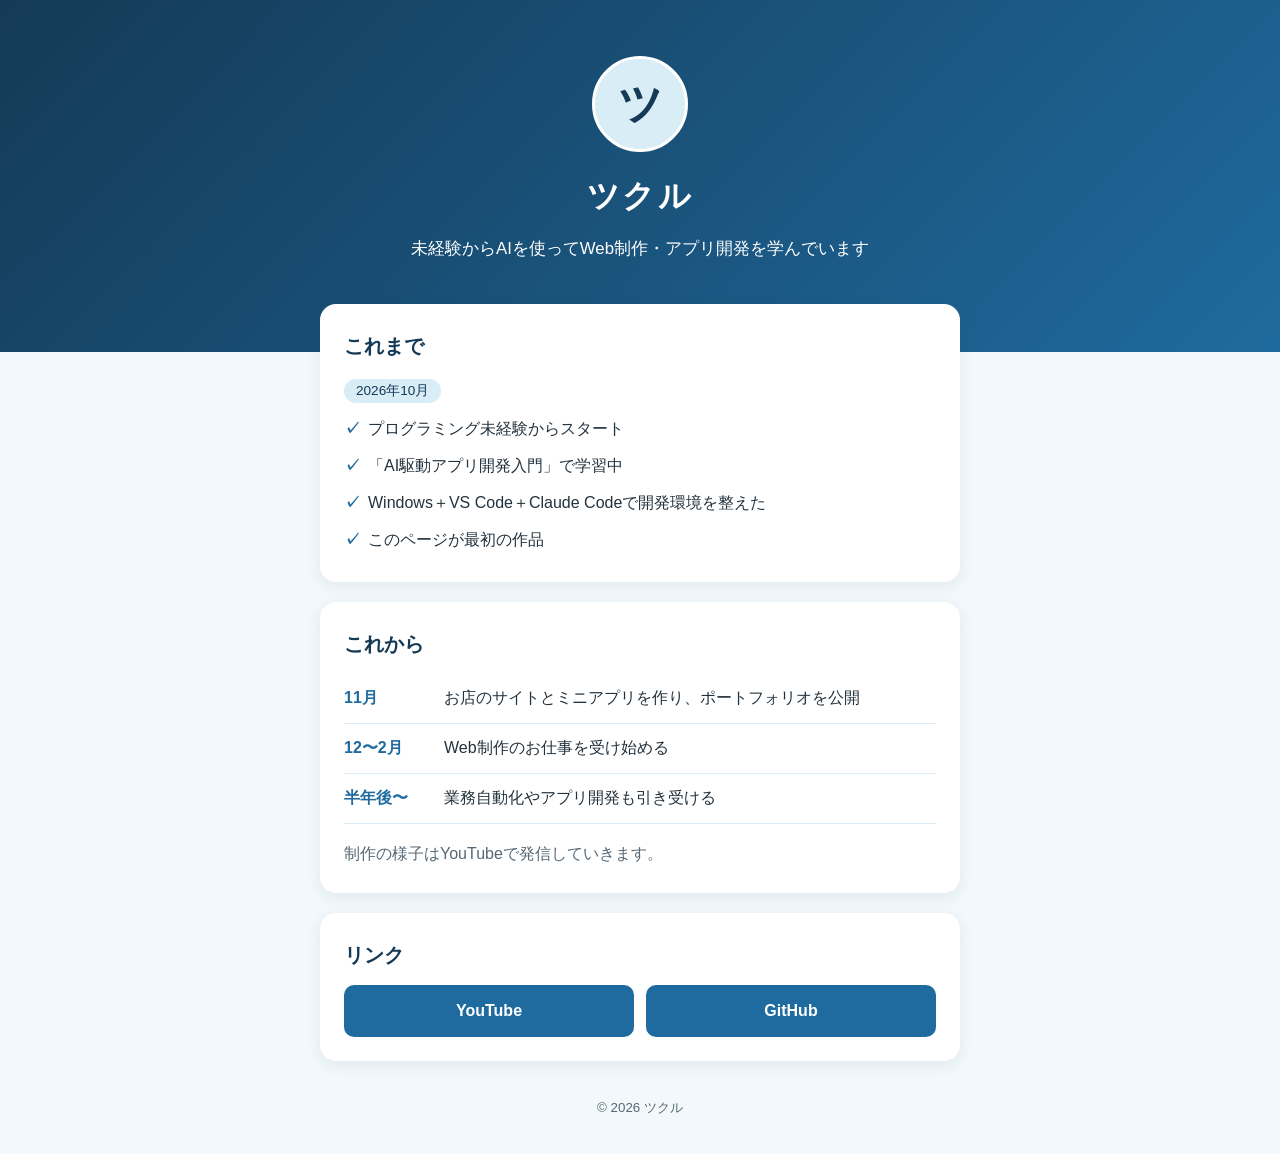
==== index.html @ db824237 "自己紹介ページを追加 Co-Authored-By: Claude Opus 5.5 <noreply@anthropic.com>" ====
<!DOCTYPE html>
<html lang="ja">
<head>
  <meta charset="UTF-8">
  <meta name="viewport" content="width=device-width, initial-scale=1">
  <title>ツクルの自己紹介</title>
  <meta name="description" content="ツクルの自己紹介ページです。未経験からAIを使ってWeb制作・アプリ開発を学んでいます。">
  <meta property="og:type" content="website">
  <meta property="og:title" content="ツクルの自己紹介">
  <meta property="og:description" content="未経験からAIを使ってWeb制作・アプリ開発を学んでいます。">
  <link rel="icon" href="data:image/svg+xml,%3Csvg xmlns='http://www.w3.org/2000/svg' viewBox='0 0 100 100'%3E%3Ccircle cx='50' cy='50' r='50' fill='%231f6a9e'/%3E%3Ctext x='50' y='70' font-size='58' text-anchor='middle' fill='white'%3E%E3%83%84%3C/text%3E%3C/svg%3E">
  <link rel="stylesheet" href="style.css">
</head>
<body>
  <header class="hero">
    <div class="avatar" aria-hidden="true">ツ</div>
    <h1>ツクル</h1>
    <p class="lead">未経験からAIを使って<wbr>Web制作・アプリ開発を<wbr>学んでいます</p>
  </header>

  <main>
    <section class="card">
      <h2>これまで</h2>
      <p class="label">2026年10月</p>
      <ul class="done-list">
        <li>プログラミング未経験からスタート</li>
        <li>「AI駆動アプリ開発入門」で学習中</li>
        <li>Windows＋VS Code＋Claude Codeで開発環境を整えた</li>
        <li>このページが最初の作品</li>
      </ul>
    </section>

    <section class="card">
      <h2>これから</h2>
      <ol class="timeline">
        <li>
          <span class="when">11月</span>
          <span>お店のサイトとミニアプリを作り、ポートフォリオを公開</span>
        </li>
        <li>
          <span class="when">12〜2月</span>
          <span>Web制作のお仕事を受け始める</span>
        </li>
        <li>
          <span class="when">半年後〜</span>
          <span>業務自動化やアプリ開発も引き受ける</span>
        </li>
      </ol>
      <p class="note">制作の様子はYouTubeで発信していきます。</p>
    </section>

    <section class="card">
      <h2>リンク</h2>
      <div class="links">
        <a class="button" href="https://www.youtube.com/channel/UC8px-pdDvc_dY0pWJAaRNbQ" target="_blank" rel="noopener noreferrer">YouTube</a>
        <a class="button" href="https://github.com/tukuru-dev-code" target="_blank" rel="noopener noreferrer">GitHub</a>
      </div>
    </section>
  </main>

  <footer class="footer">
    <small>&copy; 2026 ツクル</small>
  </footer>
</body>
</html>
---- style.css ----
:root {
  --navy: #143a56;
  --blue: #1f6a9e;
  --sky: #d9edf7;
  --bg: #f2f8fb;
  --text: #24323d;
  --muted: #566875;
}

* {
  box-sizing: border-box;
}

body {
  margin: 0;
  background: var(--bg);
  color: var(--text);
  font-family: "Hiragino Maru Gothic ProN", "Hiragino Sans", "Yu Gothic UI", "Meiryo", sans-serif;
  line-height: 1.8;
}

/* 上部の紹介エリア */
.hero {
  padding: 56px 20px 88px;
  background: linear-gradient(135deg, var(--navy), var(--blue));
  color: #fff;
  text-align: center;
}

.avatar {
  display: grid;
  place-items: center;
  width: 96px;
  height: 96px;
  margin: 0 auto 16px;
  border: 3px solid #fff;
  border-radius: 50%;
  background: var(--sky);
  color: var(--navy);
  font-size: 44px;
  font-weight: 700;
  line-height: 1;
}

.hero h1 {
  margin: 0 0 8px;
  font-size: 2rem;
  letter-spacing: 0.08em;
}

.lead {
  margin: 0;
  font-size: 1.05rem;
  word-break: keep-all;
}

/* 本文 */
main {
  width: min(640px, 100% - 32px);
  margin: -48px auto 0;
}

.card {
  margin-bottom: 20px;
  padding: 24px;
  border-radius: 16px;
  background: #fff;
  box-shadow: 0 4px 16px rgba(20, 58, 86, 0.08);
}

.card h2 {
  margin: 0 0 12px;
  color: var(--navy);
  font-size: 1.25rem;
}

.label {
  display: inline-block;
  margin: 0 0 8px;
  padding: 0 12px;
  border-radius: 999px;
  background: var(--sky);
  color: var(--navy);
  font-size: 0.85rem;
}

/* これまで */
.done-list {
  margin: 0;
  padding: 0;
  list-style: none;
}

.done-list li {
  position: relative;
  padding: 4px 0 4px 1.5em;
}

.done-list li::before {
  content: "✓";
  position: absolute;
  left: 0;
  color: var(--blue);
  font-weight: 700;
}

/* これから */
.timeline {
  margin: 0;
  padding: 0;
  list-style: none;
}

.timeline li {
  display: grid;
  grid-template-columns: 5.5em 1fr;
  gap: 12px;
  padding: 10px 0;
  border-bottom: 1px solid var(--sky);
}

.when {
  color: var(--blue);
  font-weight: 700;
}

.note {
  margin: 16px 0 0;
  color: var(--muted);
}

/* リンク */
.links {
  display: flex;
  flex-wrap: wrap;
  gap: 12px;
}

.button {
  flex: 1 1 160px;
  padding: 12px 16px;
  border-radius: 10px;
  background: var(--blue);
  color: #fff;
  font-weight: 700;
  text-align: center;
  text-decoration: none;
  transition: background 0.2s;
}

.button:hover {
  background: var(--navy);
}

.button:focus-visible {
  outline: 3px solid var(--navy);
  outline-offset: 2px;
}

.footer {
  padding: 12px 20px 32px;
  color: var(--muted);
  text-align: center;
}

/* スマホ */
@media (max-width: 480px) {
  .hero {
    padding-top: 40px;
  }

  .card {
    padding: 20px;
  }

  .timeline li {
    grid-template-columns: 1fr;
    gap: 0;
  }
}
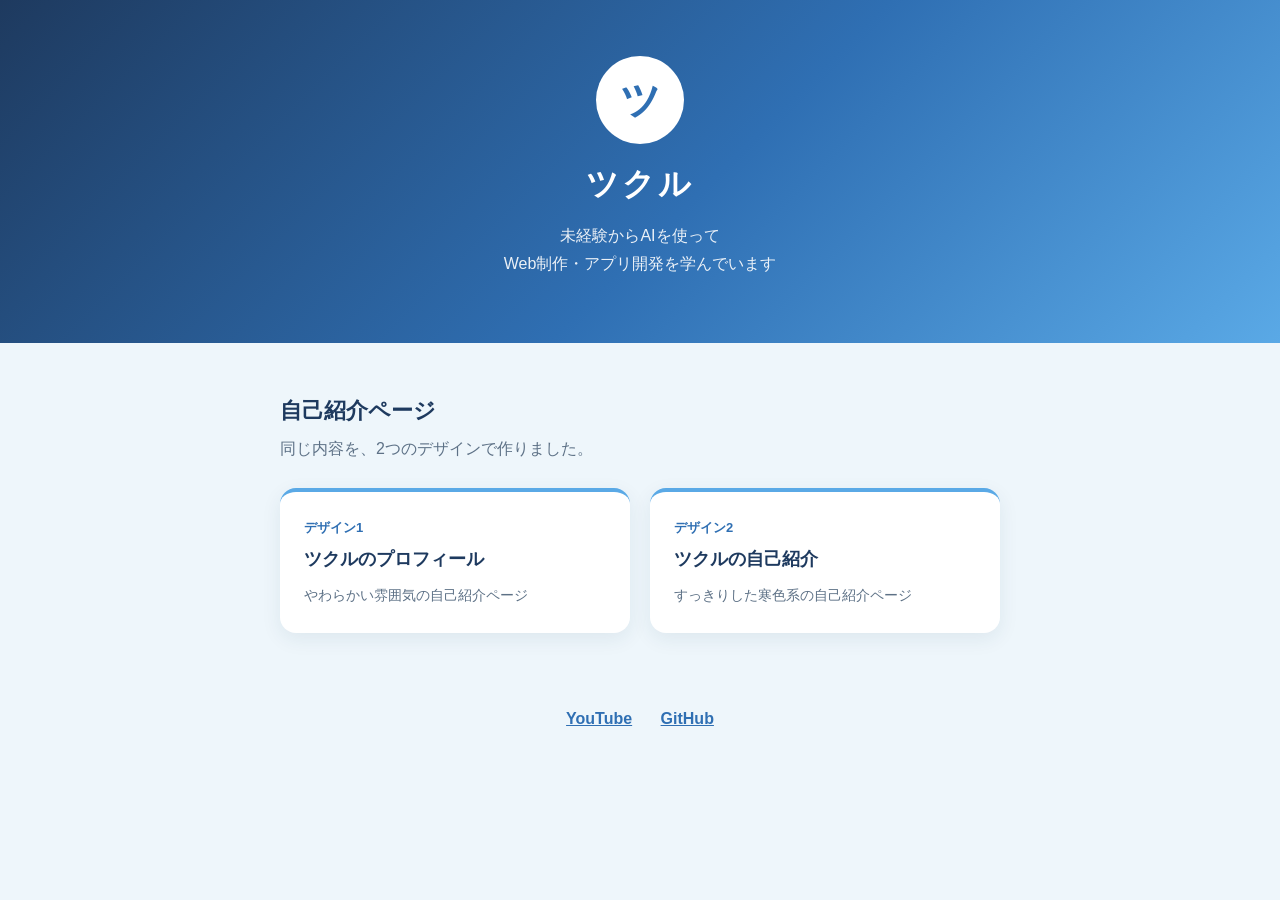
==== commit 28d759c7: "トップページを作り、2つの自己紹介ページをフォルダに整理 Co-Authored-By: Claude Opus 5.5 <noreply@anthropic.com>" ====
--- a/index.html
+++ b/index.html
@@ -2,64 +2,39 @@
 <html lang="ja">
 <head>
   <meta charset="UTF-8">
-  <meta name="viewport" content="width=device-width, initial-scale=1">
-  <title>ツクルの自己紹介</title>
-  <meta name="description" content="ツクルの自己紹介ページです。未経験からAIを使ってWeb制作・アプリ開発を学んでいます。">
-  <meta property="og:type" content="website">
-  <meta property="og:title" content="ツクルの自己紹介">
-  <meta property="og:description" content="未経験からAIを使ってWeb制作・アプリ開発を学んでいます。">
-  <link rel="icon" href="data:image/svg+xml,%3Csvg xmlns='http://www.w3.org/2000/svg' viewBox='0 0 100 100'%3E%3Ccircle cx='50' cy='50' r='50' fill='%231f6a9e'/%3E%3Ctext x='50' y='70' font-size='58' text-anchor='middle' fill='white'%3E%E3%83%84%3C/text%3E%3C/svg%3E">
+  <meta name="viewport" content="width=device-width, initial-scale=1.0">
+  <title>ツクルのサイト</title>
+  <meta name="description" content="未経験からAIを使ってWeb制作・アプリ開発を学んでいる、ツクルの作品置き場です。">
   <link rel="stylesheet" href="style.css">
 </head>
 <body>
   <header class="hero">
     <div class="avatar" aria-hidden="true">ツ</div>
     <h1>ツクル</h1>
-    <p class="lead">未経験からAIを使って<wbr>Web制作・アプリ開発を<wbr>学んでいます</p>
+    <p class="lead">未経験からAIを使って<br>Web制作・アプリ開発を学んでいます</p>
   </header>
 
   <main>
-    <section class="card">
-      <h2>これまで</h2>
-      <p class="label">2026年10月</p>
-      <ul class="done-list">
-        <li>プログラミング未経験からスタート</li>
-        <li>「AI駆動アプリ開発入門」で学習中</li>
-        <li>Windows＋VS Code＋Claude Codeで開発環境を整えた</li>
-        <li>このページが最初の作品</li>
-      </ul>
-    </section>
+    <h2>自己紹介ページ</h2>
+    <p class="note">同じ内容を、2つのデザインで作りました。</p>
 
-    <section class="card">
-      <h2>これから</h2>
-      <ol class="timeline">
-        <li>
-          <span class="when">11月</span>
-          <span>お店のサイトとミニアプリを作り、ポートフォリオを公開</span>
-        </li>
-        <li>
-          <span class="when">12〜2月</span>
-          <span>Web制作のお仕事を受け始める</span>
-        </li>
-        <li>
-          <span class="when">半年後〜</span>
-          <span>業務自動化やアプリ開発も引き受ける</span>
-        </li>
-      </ol>
-      <p class="note">制作の様子はYouTubeで発信していきます。</p>
-    </section>
-
-    <section class="card">
-      <h2>リンク</h2>
-      <div class="links">
-        <a class="button" href="https://www.youtube.com/channel/UC8px-pdDvc_dY0pWJAaRNbQ" target="_blank" rel="noopener noreferrer">YouTube</a>
-        <a class="button" href="https://github.com/tukuru-dev-code" target="_blank" rel="noopener noreferrer">GitHub</a>
-      </div>
-    </section>
+    <div class="cards">
+      <a class="card" href="profile/">
+        <span class="card-tag">デザイン1</span>
+        <span class="card-title">ツクルのプロフィール</span>
+        <span class="card-text">やわらかい雰囲気の自己紹介ページ</span>
+      </a>
+      <a class="card" href="cool-profile/">
+        <span class="card-tag">デザイン2</span>
+        <span class="card-title">ツクルの自己紹介</span>
+        <span class="card-text">すっきりした寒色系の自己紹介ページ</span>
+      </a>
+    </div>
   </main>
 
   <footer class="footer">
-    <small>&copy; 2026 ツクル</small>
+    <a href="https://www.youtube.com/channel/UC8px-pdDvc_dY0pWJAaRNbQ" target="_blank" rel="noopener noreferrer">YouTube</a>
+    <a href="https://github.com/tukuru-dev-code" target="_blank" rel="noopener noreferrer">GitHub</a>
   </footer>
 </body>
 </html>
--- a/style.css
+++ b/style.css
@@ -1,180 +1,129 @@
+/* ===== 色の設定（寒色系） ===== */
 :root {
-  --navy: #143a56;
-  --blue: #1f6a9e;
-  --sky: #d9edf7;
-  --bg: #f2f8fb;
-  --text: #24323d;
-  --muted: #566875;
+  --navy: #1e3a5f;
+  --blue: #2f6fb3;
+  --sky: #5aa9e6;
+  --ice: #eef6fb;
+  --text: #24364a;
+  --muted: #5d7186;
+  --white: #ffffff;
 }
 
 * {
   box-sizing: border-box;
+  margin: 0;
+  padding: 0;
 }
 
 body {
-  margin: 0;
-  background: var(--bg);
+  font-family: "Hiragino Kaku Gothic ProN", "Yu Gothic", "Meiryo", sans-serif;
   color: var(--text);
-  font-family: "Hiragino Maru Gothic ProN", "Hiragino Sans", "Yu Gothic UI", "Meiryo", sans-serif;
+  background: var(--ice);
   line-height: 1.8;
 }
 
-/* 上部の紹介エリア */
+/* ===== 上部 ===== */
 .hero {
-  padding: 56px 20px 88px;
-  background: linear-gradient(135deg, var(--navy), var(--blue));
-  color: #fff;
+  background: linear-gradient(135deg, var(--navy), var(--blue) 55%, var(--sky));
+  color: var(--white);
   text-align: center;
+  padding: 56px 20px 64px;
 }
 
 .avatar {
-  display: grid;
-  place-items: center;
-  width: 96px;
-  height: 96px;
-  margin: 0 auto 16px;
-  border: 3px solid #fff;
+  width: 88px;
+  height: 88px;
+  margin: 0 auto 12px;
   border-radius: 50%;
-  background: var(--sky);
-  color: var(--navy);
-  font-size: 44px;
-  font-weight: 700;
-  line-height: 1;
+  background: var(--white);
+  color: var(--blue);
+  font-size: 40px;
+  font-weight: bold;
+  display: flex;
+  align-items: center;
+  justify-content: center;
 }
 
 .hero h1 {
-  margin: 0 0 8px;
-  font-size: 2rem;
-  letter-spacing: 0.08em;
+  font-size: 32px;
+  letter-spacing: 0.1em;
 }
 
 .lead {
-  margin: 0;
-  font-size: 1.05rem;
-  word-break: keep-all;
+  margin-top: 8px;
+  opacity: 0.9;
 }
 
-/* 本文 */
+/* ===== 作品一覧 ===== */
 main {
-  width: min(640px, 100% - 32px);
-  margin: -48px auto 0;
+  max-width: 760px;
+  margin: 0 auto;
+  padding: 48px 20px;
+}
+
+main h2 {
+  font-size: 22px;
+  color: var(--navy);
+}
+
+.note {
+  color: var(--muted);
+  margin: 4px 0 24px;
+}
+
+.cards {
+  display: grid;
+  grid-template-columns: repeat(auto-fit, minmax(240px, 1fr));
+  gap: 20px;
 }
 
 .card {
-  margin-bottom: 20px;
+  display: block;
+  background: var(--white);
+  border-radius: 16px;
   padding: 24px;
-  border-radius: 16px;
-  background: #fff;
-  box-shadow: 0 4px 16px rgba(20, 58, 86, 0.08);
+  text-decoration: none;
+  color: var(--text);
+  box-shadow: 0 6px 20px rgba(30, 58, 95, 0.08);
+  border-top: 4px solid var(--sky);
+  transition: transform 0.2s, box-shadow 0.2s;
 }
 
-.card h2 {
-  margin: 0 0 12px;
-  color: var(--navy);
-  font-size: 1.25rem;
+.card:hover {
+  transform: translateY(-4px);
+  box-shadow: 0 10px 28px rgba(30, 58, 95, 0.15);
 }
 
-.label {
-  display: inline-block;
-  margin: 0 0 8px;
-  padding: 0 12px;
-  border-radius: 999px;
-  background: var(--sky);
-  color: var(--navy);
-  font-size: 0.85rem;
+.card span {
+  display: block;
 }
 
-/* これまで */
-.done-list {
-  margin: 0;
-  padding: 0;
-  list-style: none;
+.card-tag {
+  font-size: 13px;
+  color: var(--blue);
+  font-weight: bold;
 }
 
-.done-list li {
-  position: relative;
-  padding: 4px 0 4px 1.5em;
+.card-title {
+  font-size: 18px;
+  font-weight: bold;
+  margin: 4px 0 8px;
+  color: var(--navy);
 }
 
-.done-list li::before {
-  content: "✓";
-  position: absolute;
-  left: 0;
-  color: var(--blue);
-  font-weight: 700;
-}
-
-/* これから */
-.timeline {
-  margin: 0;
-  padding: 0;
-  list-style: none;
-}
-
-.timeline li {
-  display: grid;
-  grid-template-columns: 5.5em 1fr;
-  gap: 12px;
-  padding: 10px 0;
-  border-bottom: 1px solid var(--sky);
-}
-
-.when {
-  color: var(--blue);
-  font-weight: 700;
-}
-
-.note {
-  margin: 16px 0 0;
+.card-text {
+  font-size: 14px;
   color: var(--muted);
 }
 
-/* リンク */
-.links {
-  display: flex;
-  flex-wrap: wrap;
-  gap: 12px;
+/* ===== 下部 ===== */
+.footer {
+  text-align: center;
+  padding: 24px 20px 40px;
 }
 
-.button {
-  flex: 1 1 160px;
-  padding: 12px 16px;
-  border-radius: 10px;
-  background: var(--blue);
-  color: #fff;
-  font-weight: 700;
-  text-align: center;
-  text-decoration: none;
-  transition: background 0.2s;
+.footer a {
+  color: var(--blue);
+  margin: 0 12px;
+  font-weight: bold;
 }
-
-.button:hover {
-  background: var(--navy);
-}
-
-.button:focus-visible {
-  outline: 3px solid var(--navy);
-  outline-offset: 2px;
-}
-
-.footer {
-  padding: 12px 20px 32px;
-  color: var(--muted);
-  text-align: center;
-}
-
-/* スマホ */
-@media (max-width: 480px) {
-  .hero {
-    padding-top: 40px;
-  }
-
-  .card {
-    padding: 20px;
-  }
-
-  .timeline li {
-    grid-template-columns: 1fr;
-    gap: 0;
-  }
-}
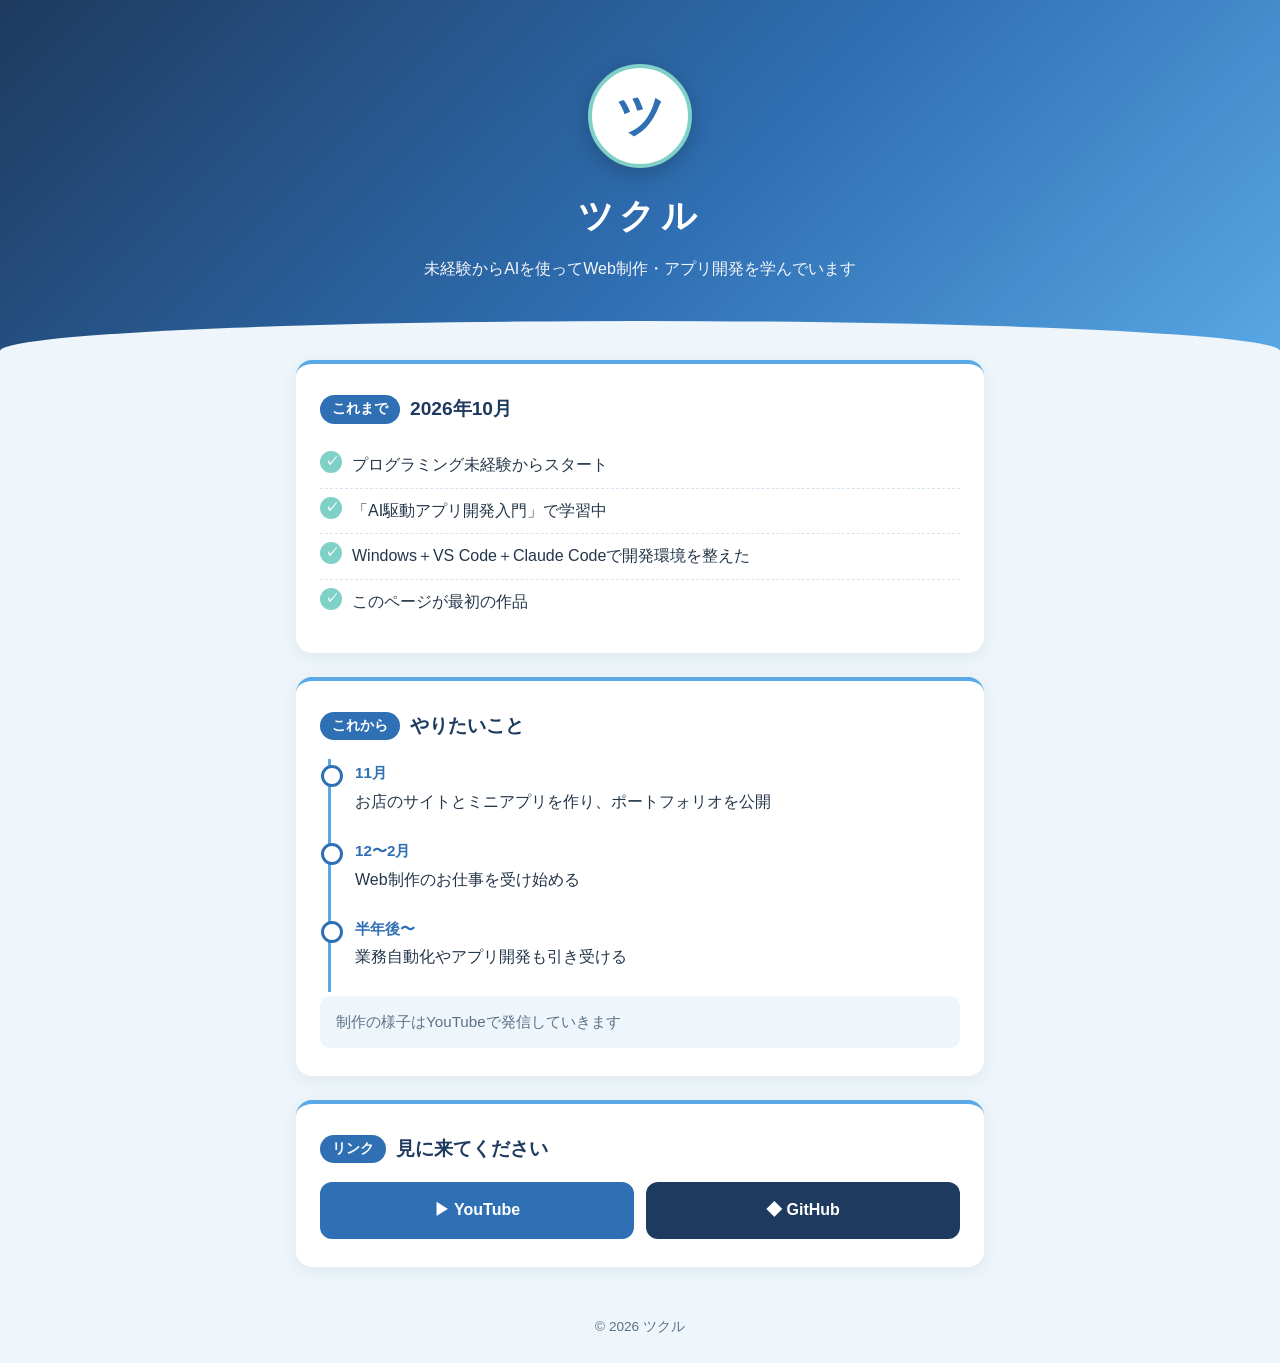
==== commit 8eb82f84: "cool-profileをトップページにし、profileは非公開に Co-Authored-By: Claude Opus 5.5 <noreply@anthropic.com>" ====
--- a/index.html
+++ b/index.html
@@ -3,38 +3,72 @@
 <head>
   <meta charset="UTF-8">
   <meta name="viewport" content="width=device-width, initial-scale=1.0">
-  <title>ツクルのサイト</title>
-  <meta name="description" content="未経験からAIを使ってWeb制作・アプリ開発を学んでいる、ツクルの作品置き場です。">
+  <title>ツクルの自己紹介</title>
   <link rel="stylesheet" href="style.css">
 </head>
 <body>
+
+  <!-- ヘッダー（プロフィール） -->
   <header class="hero">
-    <div class="avatar" aria-hidden="true">ツ</div>
-    <h1>ツクル</h1>
-    <p class="lead">未経験からAIを使って<br>Web制作・アプリ開発を学んでいます</p>
+    <div class="hero-inner">
+      <div class="avatar" aria-hidden="true">ツ</div>
+      <h1>ツクル</h1>
+      <p class="tagline">未経験からAIを使って<br class="sp-only">Web制作・アプリ開発を学んでいます</p>
+    </div>
+    <div class="wave" aria-hidden="true"></div>
   </header>
 
   <main>
-    <h2>自己紹介ページ</h2>
-    <p class="note">同じ内容を、2つのデザインで作りました。</p>
 
-    <div class="cards">
-      <a class="card" href="profile/">
-        <span class="card-tag">デザイン1</span>
-        <span class="card-title">ツクルのプロフィール</span>
-        <span class="card-text">やわらかい雰囲気の自己紹介ページ</span>
-      </a>
-      <a class="card" href="cool-profile/">
-        <span class="card-tag">デザイン2</span>
-        <span class="card-title">ツクルの自己紹介</span>
-        <span class="card-text">すっきりした寒色系の自己紹介ページ</span>
-      </a>
-    </div>
+    <!-- これまで -->
+    <section class="card">
+      <h2><span class="label">これまで</span>2026年10月</h2>
+      <ul class="check-list">
+        <li>プログラミング未経験からスタート</li>
+        <li>「AI駆動アプリ開発入門」で学習中</li>
+        <li>Windows＋VS Code＋Claude Codeで開発環境を整えた</li>
+        <li>このページが最初の作品</li>
+      </ul>
+    </section>
+
+    <!-- これから -->
+    <section class="card">
+      <h2><span class="label">これから</span>やりたいこと</h2>
+      <ol class="timeline">
+        <li>
+          <span class="when">11月</span>
+          <p>お店のサイトとミニアプリを作り、ポートフォリオを公開</p>
+        </li>
+        <li>
+          <span class="when">12〜2月</span>
+          <p>Web制作のお仕事を受け始める</p>
+        </li>
+        <li>
+          <span class="when">半年後〜</span>
+          <p>業務自動化やアプリ開発も引き受ける</p>
+        </li>
+      </ol>
+      <p class="note">制作の様子はYouTubeで発信していきます</p>
+    </section>
+
+    <!-- リンク -->
+    <section class="card">
+      <h2><span class="label">リンク</span>見に来てください</h2>
+      <div class="links">
+        <a class="btn btn-youtube" href="https://www.youtube.com/channel/UC8px-pdDvc_dY0pWJAaRNbQ" target="_blank" rel="noopener">
+          ▶ YouTube
+        </a>
+        <a class="btn btn-github" href="https://github.com/tukuru-dev-code" target="_blank" rel="noopener">
+          ◆ GitHub
+        </a>
+      </div>
+    </section>
+
   </main>
 
-  <footer class="footer">
-    <a href="https://www.youtube.com/channel/UC8px-pdDvc_dY0pWJAaRNbQ" target="_blank" rel="noopener noreferrer">YouTube</a>
-    <a href="https://github.com/tukuru-dev-code" target="_blank" rel="noopener noreferrer">GitHub</a>
+  <footer>
+    <p>&copy; 2026 ツクル</p>
   </footer>
+
 </body>
 </html>
--- a/style.css
+++ b/style.css
@@ -3,6 +3,7 @@
   --navy: #1e3a5f;
   --blue: #2f6fb3;
   --sky: #5aa9e6;
+  --mint: #7fd1c7;
   --ice: #eef6fb;
   --text: #24364a;
   --muted: #5d7186;
@@ -22,108 +23,221 @@
   line-height: 1.8;
 }
 
-/* ===== 上部 ===== */
+/* ===== ヘッダー ===== */
 .hero {
+  position: relative;
   background: linear-gradient(135deg, var(--navy), var(--blue) 55%, var(--sky));
   color: var(--white);
   text-align: center;
-  padding: 56px 20px 64px;
+  padding: 64px 20px 96px;
 }
 
 .avatar {
-  width: 88px;
-  height: 88px;
-  margin: 0 auto 12px;
+  width: 104px;
+  height: 104px;
+  margin: 0 auto 16px;
   border-radius: 50%;
   background: var(--white);
   color: var(--blue);
-  font-size: 40px;
+  font-size: 48px;
   font-weight: bold;
   display: flex;
   align-items: center;
   justify-content: center;
+  border: 4px solid var(--mint);
+  box-shadow: 0 6px 20px rgba(0, 0, 0, 0.2);
 }
 
 .hero h1 {
-  font-size: 32px;
-  letter-spacing: 0.1em;
-}
-
-.lead {
+  font-size: 2.2rem;
+  letter-spacing: 0.15em;
+}
+
+.tagline {
   margin-top: 8px;
-  opacity: 0.9;
-}
-
-/* ===== 作品一覧 ===== */
+  font-size: 1rem;
+  opacity: 0.95;
+}
+
+/* 下の波形 */
+.wave {
+  position: absolute;
+  left: 0;
+  right: 0;
+  bottom: -1px;
+  height: 60px;
+  background: var(--ice);
+  border-radius: 100% 100% 0 0 / 100% 100% 0 0;
+}
+
+/* ===== メイン ===== */
 main {
-  max-width: 760px;
-  margin: 0 auto;
-  padding: 48px 20px;
-}
-
-main h2 {
-  font-size: 22px;
-  color: var(--navy);
-}
-
-.note {
-  color: var(--muted);
-  margin: 4px 0 24px;
-}
-
-.cards {
-  display: grid;
-  grid-template-columns: repeat(auto-fit, minmax(240px, 1fr));
-  gap: 20px;
+  max-width: 720px;
+  margin: -20px auto 0;
+  padding: 0 16px;
+  position: relative;
 }
 
 .card {
-  display: block;
   background: var(--white);
   border-radius: 16px;
+  padding: 28px 24px;
+  margin-bottom: 24px;
+  box-shadow: 0 4px 16px rgba(30, 58, 95, 0.08);
+  border-top: 4px solid var(--sky);
+}
+
+.card h2 {
+  font-size: 1.2rem;
+  color: var(--navy);
+  margin-bottom: 16px;
+  display: flex;
+  align-items: center;
+  gap: 10px;
+}
+
+.label {
+  background: var(--blue);
+  color: var(--white);
+  font-size: 0.85rem;
+  padding: 2px 12px;
+  border-radius: 999px;
+}
+
+/* これまで：チェックリスト */
+.check-list {
+  list-style: none;
+}
+
+.check-list li {
+  position: relative;
+  padding: 8px 0 8px 32px;
+  border-bottom: 1px dashed #d4e4f1;
+}
+
+.check-list li:last-child {
+  border-bottom: none;
+}
+
+.check-list li::before {
+  content: "✓";
+  position: absolute;
+  left: 0;
+  top: 8px;
+  width: 22px;
+  height: 22px;
+  line-height: 22px;
+  text-align: center;
+  border-radius: 50%;
+  background: var(--mint);
+  color: var(--white);
+  font-size: 0.8rem;
+  font-weight: bold;
+}
+
+/* これから：タイムライン */
+.timeline {
+  list-style: none;
+  border-left: 3px solid var(--sky);
+  margin-left: 8px;
+}
+
+.timeline li {
+  position: relative;
+  padding: 0 0 20px 24px;
+}
+
+.timeline li::before {
+  content: "";
+  position: absolute;
+  left: -10px;
+  top: 6px;
+  width: 16px;
+  height: 16px;
+  border-radius: 50%;
+  background: var(--white);
+  border: 3px solid var(--blue);
+}
+
+.when {
+  display: inline-block;
+  font-weight: bold;
+  color: var(--blue);
+  font-size: 0.95rem;
+}
+
+.note {
+  margin-top: 4px;
+  padding: 12px 16px;
+  background: var(--ice);
+  border-radius: 10px;
+  color: var(--muted);
+  font-size: 0.95rem;
+}
+
+/* リンクボタン */
+.links {
+  display: flex;
+  gap: 12px;
+  flex-wrap: wrap;
+}
+
+.btn {
+  flex: 1;
+  min-width: 140px;
+  text-align: center;
+  padding: 14px 20px;
+  border-radius: 12px;
+  color: var(--white);
+  text-decoration: none;
+  font-weight: bold;
+  transition: transform 0.2s, box-shadow 0.2s;
+}
+
+.btn:hover {
+  transform: translateY(-2px);
+  box-shadow: 0 6px 14px rgba(30, 58, 95, 0.25);
+}
+
+.btn-youtube {
+  background: var(--blue);
+}
+
+.btn-github {
+  background: var(--navy);
+}
+
+/* フッター */
+footer {
+  text-align: center;
   padding: 24px;
-  text-decoration: none;
-  color: var(--text);
-  box-shadow: 0 6px 20px rgba(30, 58, 95, 0.08);
-  border-top: 4px solid var(--sky);
-  transition: transform 0.2s, box-shadow 0.2s;
-}
-
-.card:hover {
-  transform: translateY(-4px);
-  box-shadow: 0 10px 28px rgba(30, 58, 95, 0.15);
-}
-
-.card span {
-  display: block;
-}
-
-.card-tag {
-  font-size: 13px;
-  color: var(--blue);
-  font-weight: bold;
-}
-
-.card-title {
-  font-size: 18px;
-  font-weight: bold;
-  margin: 4px 0 8px;
-  color: var(--navy);
-}
-
-.card-text {
-  font-size: 14px;
   color: var(--muted);
-}
-
-/* ===== 下部 ===== */
-.footer {
-  text-align: center;
-  padding: 24px 20px 40px;
-}
-
-.footer a {
-  color: var(--blue);
-  margin: 0 12px;
-  font-weight: bold;
-}
+  font-size: 0.85rem;
+}
+
+/* スマホ用 */
+.sp-only {
+  display: none;
+}
+
+@media (max-width: 600px) {
+  .sp-only {
+    display: inline;
+  }
+
+  .hero {
+    padding: 48px 16px 80px;
+  }
+
+  .hero h1 {
+    font-size: 1.8rem;
+  }
+
+  .card {
+    padding: 22px 18px;
+  }
+
+  .btn {
+    min-width: 100%;
+  }
+}
